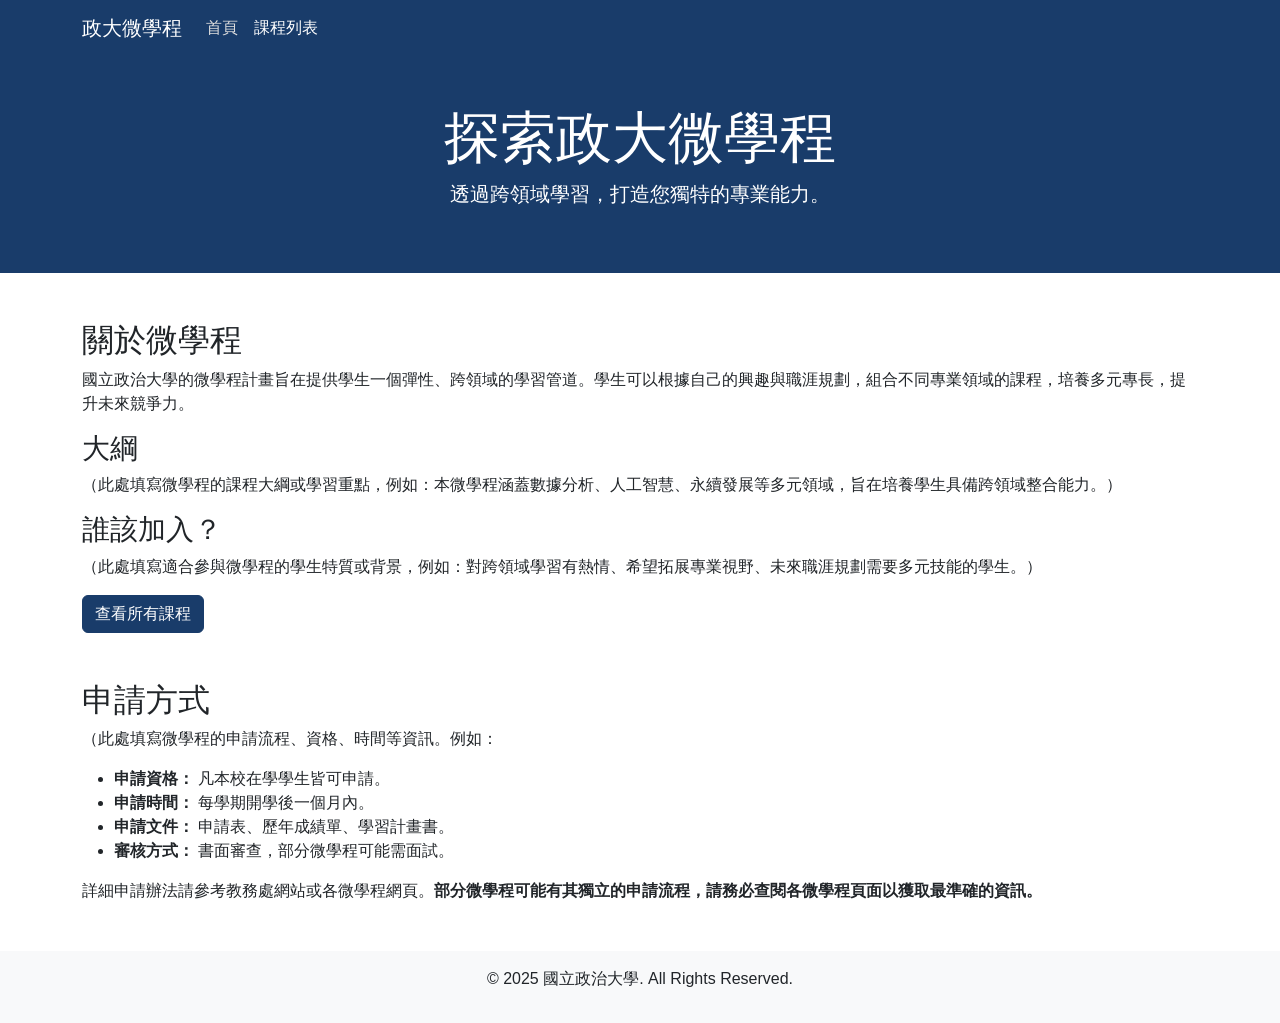
==== index.html @ 25c5109f "feat: Implement initial version of micro-program website - Create and style pages for introducing NC" ====
<!DOCTYPE html>
<html lang="zh-Hant">
<head>
    <meta charset="UTF-8">
    <meta name="viewport" content="width=device-width, initial-scale=1.0">
    <title>國立政治大學 微學程</title>
    <link href="https://cdn.jsdelivr.net/npm/bootstrap@5.3.3/dist/css/bootstrap.min.css" rel="stylesheet">
    <link rel="stylesheet" href="style.css">
</head>
<body>

    <nav class="navbar navbar-expand-lg navbar-dark bg-primary-nccu">
        <div class="container">
            <a class="navbar-brand" href="index.html">政大微學程</a>
            <button class="navbar-toggler" type="button" data-bs-toggle="collapse" data-bs-target="#navbarNav" aria-controls="navbarNav" aria-expanded="false" aria-label="Toggle navigation">
                <span class="navbar-toggler-icon"></span>
            </button>
            <div class="collapse navbar-collapse" id="navbarNav">
                <ul class="navbar-nav">
                    <li class="nav-item">
                        <a class="nav-link active" aria-current="page" href="index.html">首頁</a>
                    </li>
                    <li class="nav-item">
                        <a class="nav-link" href="courses.html">課程列表</a>
                    </li>
                </ul>
            </div>
        </div>
    </nav>

    <header class="hero-section text-center text-white py-5">
        <div class="container">
            <h1 class="display-4">探索政大微學程</h1>
            <p class="lead">透過跨領域學習，打造您獨特的專業能力。</p>
        </div>
    </header>

    <main class="container my-5">
        <section>
            <h2>關於微學程</h2>
            <p>國立政治大學的微學程計畫旨在提供學生一個彈性、跨領域的學習管道。學生可以根據自己的興趣與職涯規劃，組合不同專業領域的課程，培養多元專長，提升未來競爭力。</p>
            <h3>大綱</h3>
            <p>（此處填寫微學程的課程大綱或學習重點，例如：本微學程涵蓋數據分析、人工智慧、永續發展等多元領域，旨在培養學生具備跨領域整合能力。）</p>
            <h3>誰該加入？</h3>
            <p>（此處填寫適合參與微學程的學生特質或背景，例如：對跨領域學習有熱情、希望拓展專業視野、未來職涯規劃需要多元技能的學生。）</p>
            <a href="courses.html" class="btn btn-primary">查看所有課程</a>
        </section>

        <section class="my-5">
            <h2>申請方式</h2>
            <p>（此處填寫微學程的申請流程、資格、時間等資訊。例如：</p>
            <ul>
                <li><strong>申請資格：</strong> 凡本校在學學生皆可申請。</li>
                <li><strong>申請時間：</strong> 每學期開學後一個月內。</li>
                <li><strong>申請文件：</strong> 申請表、歷年成績單、學習計畫書。</li>
                <li><strong>審核方式：</strong> 書面審查，部分微學程可能需面試。</li>
            </ul>
            <p>詳細申請辦法請參考教務處網站或各微學程網頁。<strong>部分微學程可能有其獨立的申請流程，請務必查閱各微學程頁面以獲取最準確的資訊。</strong></p>
        </section>
    </main>

    <footer class="bg-light text-center py-3">
        <p>&copy; 2025 國立政治大學. All Rights Reserved.</p>
    </footer>

    <script src="https://cdn.jsdelivr.net/npm/bootstrap@5.3.3/dist/js/bootstrap.bundle.min.js"></script>
</body>
</html>
---- style.css ----
/*
 * NCCU College of Commerce Theme
 * Primary Color: #193C6A (Dark Blue)
 * Accent Color: #2A65B1 (Lighter Blue)
 */

/* --- General Style Overrides --- */
body {
    font-family: 'Helvetica Neue', Helvetica, Arial, sans-serif;
}

/* --- Navbar --- */
.navbar.bg-primary-nccu {
    background-color: #193C6A !important;
}

.navbar.bg-primary-nccu .navbar-brand,
.navbar.bg-primary-nccu .nav-link {
    color: #ffffff !important;
}

.navbar.bg-primary-nccu .nav-link.active,
.navbar.bg-primary-nccu .nav-link:hover {
    color: #dddddd !important;
}

/* --- Hero Section (index.html) --- */
.hero-section {
    background-color: #193C6A;
    color: white;
}

/* --- Page Header (courses.html) --- */
.page-header {
    background-color: #f8f9fa; /* Bootstrap light gray */
    border-bottom: 1px solid #dee2e6;
}

.page-header h1 {
    color: #193C6A;
}

/* --- Buttons --- */
.btn-primary {
    background-color: #193C6A;
    border-color: #193C6A;
}

.btn-primary:hover {
    background-color: #2A65B1;
    border-color: #2A65B1;
}

/* --- Links --- */
a {
    color: #193C6A;
}

a:hover {
    color: #2A65B1;
}

/* --- Card & Table --- */
.card-title {
    color: #193C6A;
}

.table thead {
    background-color: #193C6A !important;
    color: white;
}
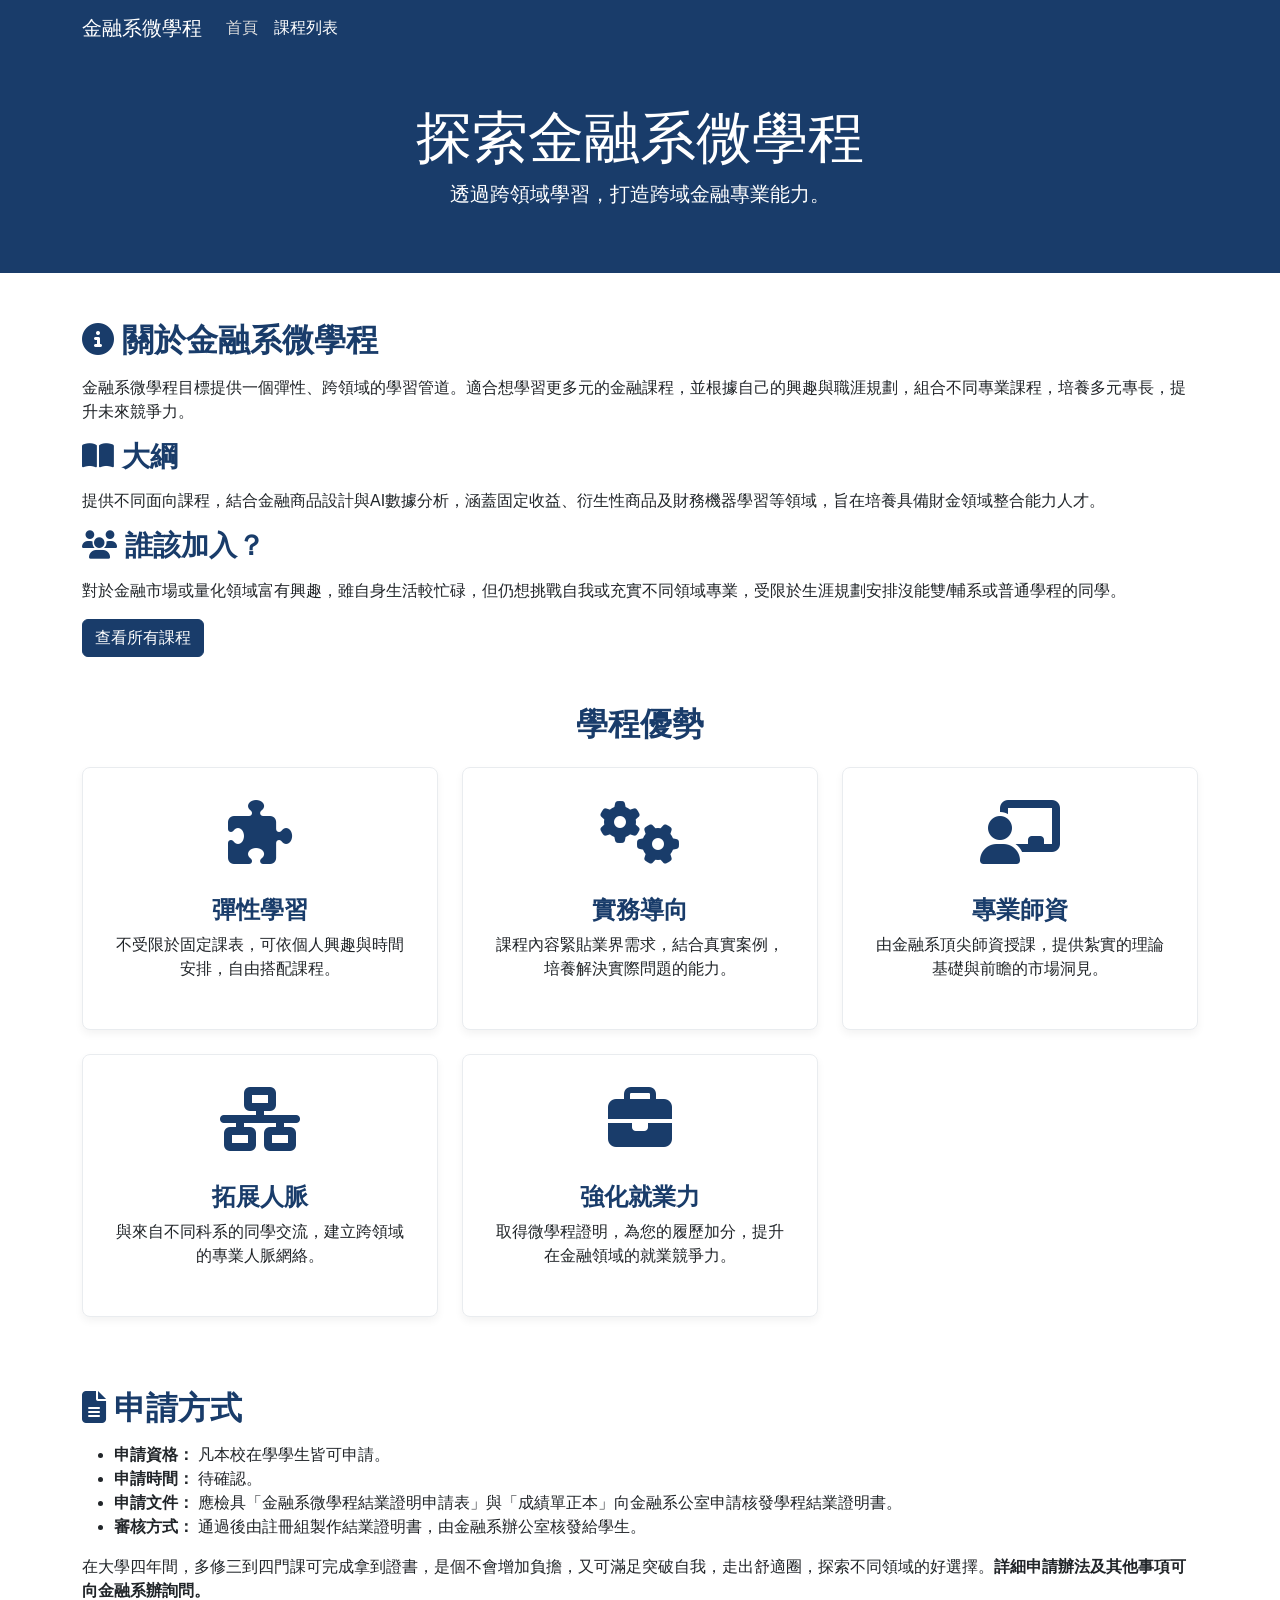
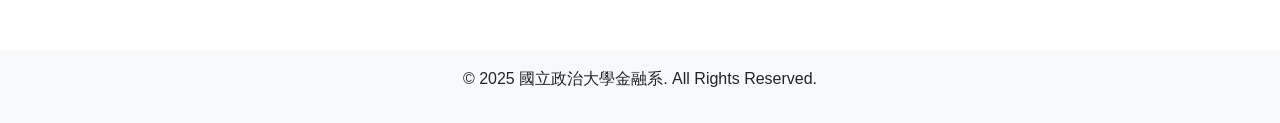
==== commit dc2fd83c: "feat: increase icon size in advantages section" ====
--- a/index.html
+++ b/index.html
@@ -3,15 +3,17 @@
 <head>
     <meta charset="UTF-8">
     <meta name="viewport" content="width=device-width, initial-scale=1.0">
-    <title>國立政治大學 微學程</title>
+    <title>國立政治大學金融系 微學程介紹</title>
     <link href="https://cdn.jsdelivr.net/npm/bootstrap@5.3.3/dist/css/bootstrap.min.css" rel="stylesheet">
     <link rel="stylesheet" href="style.css">
+    <link rel="stylesheet" href="https://cdnjs.cloudflare.com/ajax/libs/font-awesome/6.5.1/css/all.min.css">
+    <link rel="stylesheet" href="https://unpkg.com/aos@next/dist/aos.css" />
 </head>
 <body>
 
     <nav class="navbar navbar-expand-lg navbar-dark bg-primary-nccu">
         <div class="container">
-            <a class="navbar-brand" href="index.html">政大微學程</a>
+            <a class="navbar-brand" href="index.html">金融系微學程</a>
             <button class="navbar-toggler" type="button" data-bs-toggle="collapse" data-bs-target="#navbarNav" aria-controls="navbarNav" aria-expanded="false" aria-label="Toggle navigation">
                 <span class="navbar-toggler-icon"></span>
             </button>
@@ -30,39 +32,84 @@
 
     <header class="hero-section text-center text-white py-5">
         <div class="container">
-            <h1 class="display-4">探索政大微學程</h1>
-            <p class="lead">透過跨領域學習，打造您獨特的專業能力。</p>
+            <h1 class="display-4">探索金融系微學程</h1>
+            <p class="lead">透過跨領域學習，打造跨域金融專業能力。</p>
         </div>
     </header>
 
     <main class="container my-5">
-        <section>
-            <h2>關於微學程</h2>
-            <p>國立政治大學的微學程計畫旨在提供學生一個彈性、跨領域的學習管道。學生可以根據自己的興趣與職涯規劃，組合不同專業領域的課程，培養多元專長，提升未來競爭力。</p>
-            <h3>大綱</h3>
-            <p>（此處填寫微學程的課程大綱或學習重點，例如：本微學程涵蓋數據分析、人工智慧、永續發展等多元領域，旨在培養學生具備跨領域整合能力。）</p>
-            <h3>誰該加入？</h3>
-            <p>（此處填寫適合參與微學程的學生特質或背景，例如：對跨領域學習有熱情、希望拓展專業視野、未來職涯規劃需要多元技能的學生。）</p>
+        <section data-aos="fade-up">
+            <h2><i class="fas fa-info-circle me-2"></i>關於金融系微學程</h2>
+            <p>金融系微學程目標提供一個彈性、跨領域的學習管道。適合想學習更多元的金融課程，並根據自己的興趣與職涯規劃，組合不同專業課程，培養多元專長，提升未來競爭力。</p>
+            <h3><i class="fas fa-book-open me-2"></i>大綱</h3>
+            <p> 提供不同面向課程，結合金融商品設計與AI數據分析，涵蓋固定收益、衍生性商品及財務機器學習等領域，旨在培養具備財金領域整合能力人才。</p>
+            <h3><i class="fas fa-users me-2"></i>誰該加入？</h3>
+            <p> 對於金融市場或量化領域富有興趣，雖自身生活較忙碌，但仍想挑戰自我或充實不同領域專業，受限於生涯規劃安排沒能雙/輔系或普通學程的同學。</p>
             <a href="courses.html" class="btn btn-primary">查看所有課程</a>
         </section>
 
-        <section class="my-5">
-            <h2>申請方式</h2>
-            <p>（此處填寫微學程的申請流程、資格、時間等資訊。例如：</p>
+        <section class="my-5" data-aos="fade-up" data-aos-delay="100">
+            <h2 class="text-center mb-4">學程優勢</h2>
+            <div class="row text-center">
+                <div class="col-md-4 mb-4">
+                    <div class="advantage-card h-100">
+                        <i class="fas fa-puzzle-piece fa-4x mb-3"></i>
+                        <h4>彈性學習</h4>
+                        <p>不受限於固定課表，可依個人興趣與時間安排，自由搭配課程。</p>
+                    </div>
+                </div>
+                <div class="col-md-4 mb-4">
+                    <div class="advantage-card h-100">
+                        <i class="fas fa-cogs fa-4x mb-3"></i>
+                        <h4>實務導向</h4>
+                        <p>課程內容緊貼業界需求，結合真實案例，培養解決實際問題的能力。</p>
+                    </div>
+                </div>
+                <div class="col-md-4 mb-4">
+                    <div class="advantage-card h-100">
+                        <i class="fas fa-chalkboard-teacher fa-4x mb-3"></i>
+                        <h4>專業師資</h4>
+                        <p>由金融系頂尖師資授課，提供紮實的理論基礎與前瞻的市場洞見。</p>
+                    </div>
+                </div>
+                <div class="col-md-4 mb-4">
+                    <div class="advantage-card h-100">
+                        <i class="fas fa-network-wired fa-4x mb-3"></i>
+                        <h4>拓展人脈</h4>
+                        <p>與來自不同科系的同學交流，建立跨領域的專業人脈網絡。</p>
+                    </div>
+                </div>
+                <div class="col-md-4 mb-4">
+                    <div class="advantage-card h-100">
+                        <i class="fas fa-briefcase fa-4x mb-3"></i>
+                        <h4>強化就業力</h4>
+                        <p>取得微學程證明，為您的履歷加分，提升在金融領域的就業競爭力。</p>
+                    </div>
+                </div>
+            </div>
+        </section>
+
+        <section class="my-5" data-aos="fade-up" data-aos-delay="100">
+            <h2><i class="fas fa-file-alt me-2"></i>申請方式</h2>
+            <p></p>
             <ul>
                 <li><strong>申請資格：</strong> 凡本校在學學生皆可申請。</li>
-                <li><strong>申請時間：</strong> 每學期開學後一個月內。</li>
-                <li><strong>申請文件：</strong> 申請表、歷年成績單、學習計畫書。</li>
-                <li><strong>審核方式：</strong> 書面審查，部分微學程可能需面試。</li>
+                <li><strong>申請時間：</strong> 待確認。</li>
+                <li><strong>申請文件：</strong> 應檢具「金融系微學程結業證明申請表」與「成績單正本」向金融系公室申請核發學程結業證明書。</li>
+                <li><strong>審核方式：</strong> 通過後由註冊組製作結業證明書，由金融系辦公室核發給學生。</li>
             </ul>
-            <p>詳細申請辦法請參考教務處網站或各微學程網頁。<strong>部分微學程可能有其獨立的申請流程，請務必查閱各微學程頁面以獲取最準確的資訊。</strong></p>
+            <p>在大學四年間，多修三到四門課可完成拿到證書，是個不會增加負擔，又可滿足突破自我，走出舒適圈，探索不同領域的好選擇。<strong>詳細申請辦法及其他事項可向金融系辦詢問。</strong></p>
         </section>
     </main>
 
     <footer class="bg-light text-center py-3">
-        <p>&copy; 2025 國立政治大學. All Rights Reserved.</p>
+        <p>&copy; 2025 國立政治大學金融系. All Rights Reserved.</p>
     </footer>
 
     <script src="https://cdn.jsdelivr.net/npm/bootstrap@5.3.3/dist/js/bootstrap.bundle.min.js"></script>
+    <script src="https://unpkg.com/aos@next/dist/aos.js"></script>
+    <script>
+      AOS.init();
+    </script>
 </body>
 </html>
--- a/style.css
+++ b/style.css
@@ -7,6 +7,12 @@
 /* --- General Style Overrides --- */
 body {
     font-family: 'Helvetica Neue', Helvetica, Arial, sans-serif;
+}
+
+h2, h3 {
+    color: #193C6A;
+    font-weight: bold;
+    margin-bottom: 1rem;
 }
 
 /* --- Navbar --- */
@@ -60,6 +66,31 @@
     color: #2A65B1;
 }
 
+/* --- Advantage Cards (index.html) --- */
+.advantage-card {
+    padding: 2rem;
+    border: 1px solid #e9ecef;
+    border-radius: 0.5rem;
+    background-color: #fff;
+    box-shadow: 0 4px 8px rgba(0, 0, 0, 0.05);
+    transition: transform 0.3s ease, box-shadow 0.3s ease;
+}
+
+.advantage-card:hover {
+    transform: translateY(-5px);
+    box-shadow: 0 8px 16px rgba(0, 0, 0, 0.1);
+}
+
+.advantage-card i {
+    color: #193C6A;
+}
+
+.advantage-card h4 {
+    color: #193C6A;
+    font-weight: bold;
+    margin-top: 1rem;
+}
+
 /* --- Card & Table --- */
 .card-title {
     color: #193C6A;
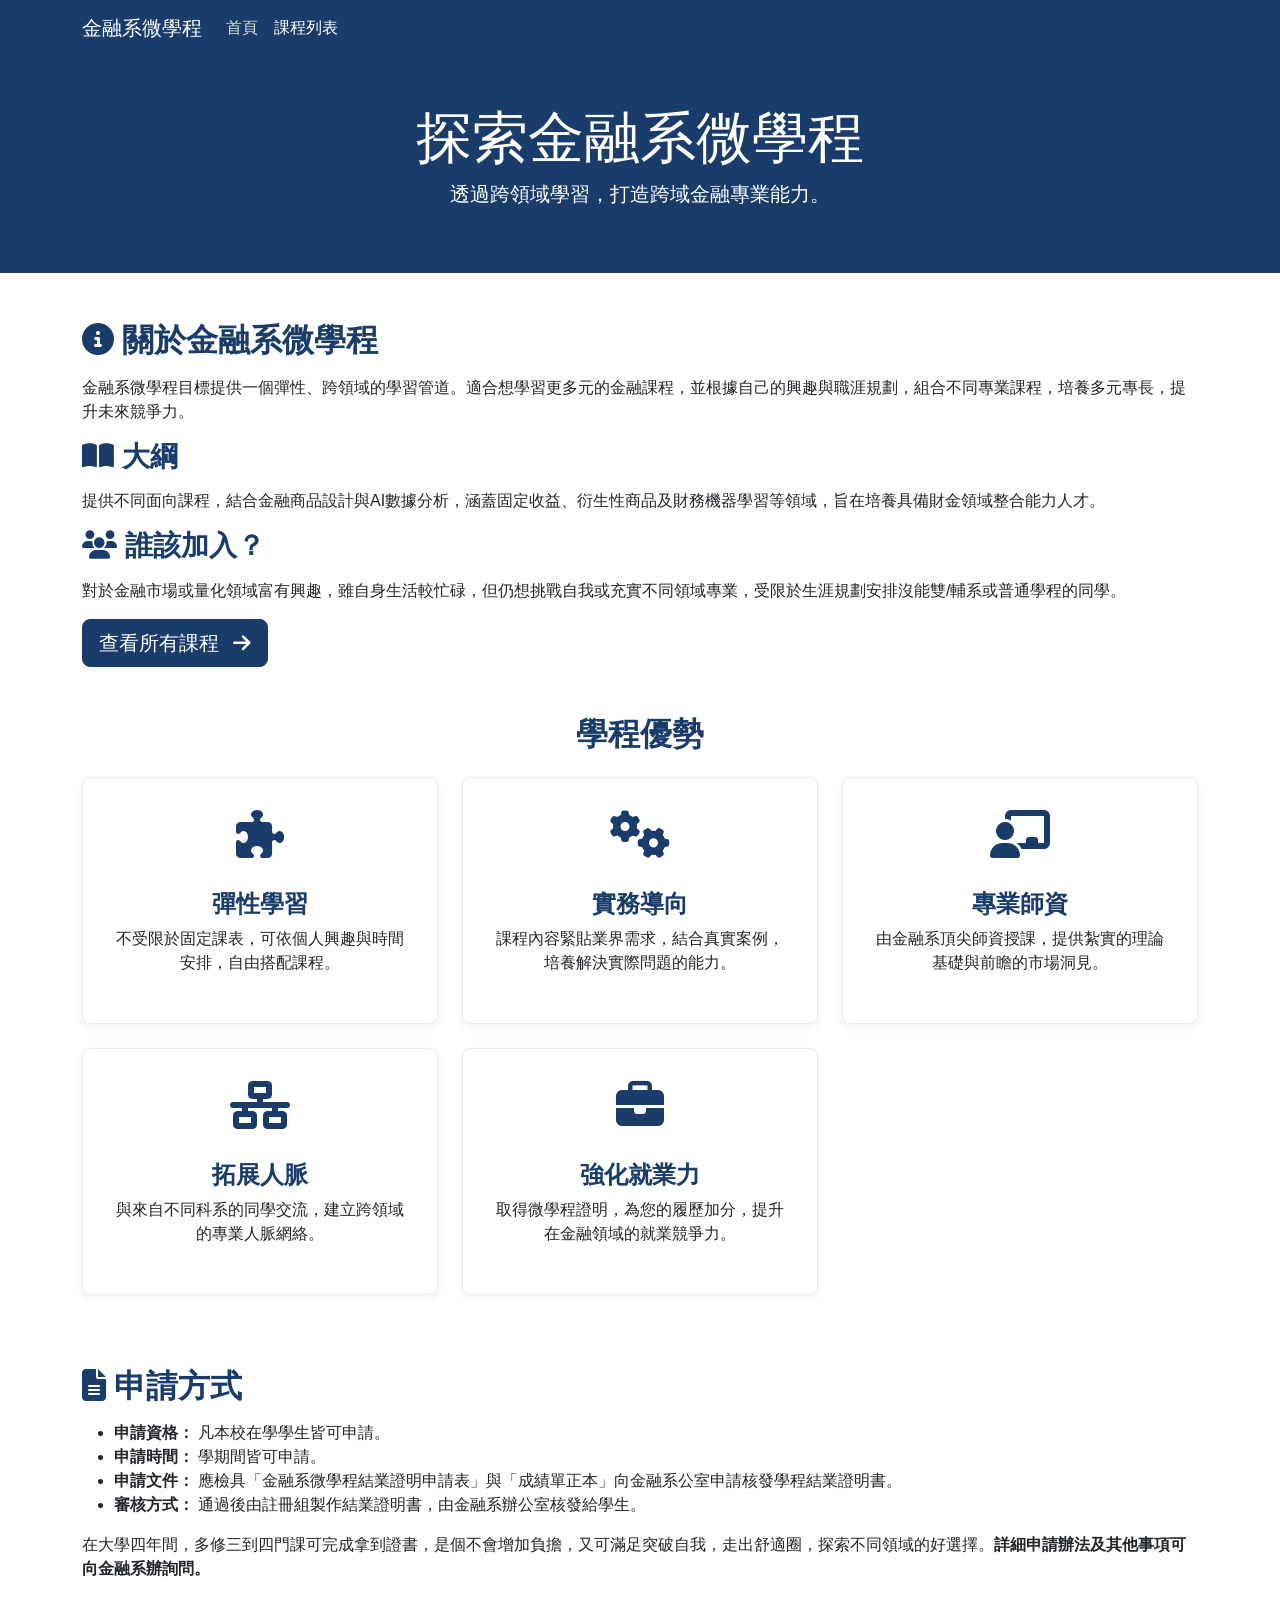
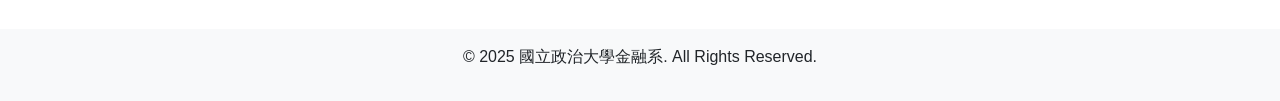
==== commit d2d20968: "feat: add icon to courses button and increase size" ====
--- a/index.html
+++ b/index.html
@@ -45,7 +45,7 @@
             <p> 提供不同面向課程，結合金融商品設計與AI數據分析，涵蓋固定收益、衍生性商品及財務機器學習等領域，旨在培養具備財金領域整合能力人才。</p>
             <h3><i class="fas fa-users me-2"></i>誰該加入？</h3>
             <p> 對於金融市場或量化領域富有興趣，雖自身生活較忙碌，但仍想挑戰自我或充實不同領域專業，受限於生涯規劃安排沒能雙/輔系或普通學程的同學。</p>
-            <a href="courses.html" class="btn btn-primary">查看所有課程</a>
+            <a href="courses.html" class="btn btn-primary btn-lg">查看所有課程 <i class="fas fa-arrow-right ms-2"></i></a>
         </section>
 
         <section class="my-5" data-aos="fade-up" data-aos-delay="100">
@@ -53,35 +53,35 @@
             <div class="row text-center">
                 <div class="col-md-4 mb-4">
                     <div class="advantage-card h-100">
-                        <i class="fas fa-puzzle-piece fa-4x mb-3"></i>
+                        <i class="fas fa-puzzle-piece fa-3x mb-3"></i>
                         <h4>彈性學習</h4>
                         <p>不受限於固定課表，可依個人興趣與時間安排，自由搭配課程。</p>
                     </div>
                 </div>
                 <div class="col-md-4 mb-4">
                     <div class="advantage-card h-100">
-                        <i class="fas fa-cogs fa-4x mb-3"></i>
+                        <i class="fas fa-cogs fa-3x mb-3"></i>
                         <h4>實務導向</h4>
                         <p>課程內容緊貼業界需求，結合真實案例，培養解決實際問題的能力。</p>
                     </div>
                 </div>
                 <div class="col-md-4 mb-4">
                     <div class="advantage-card h-100">
-                        <i class="fas fa-chalkboard-teacher fa-4x mb-3"></i>
+                        <i class="fas fa-chalkboard-teacher fa-3x mb-3"></i>
                         <h4>專業師資</h4>
                         <p>由金融系頂尖師資授課，提供紮實的理論基礎與前瞻的市場洞見。</p>
                     </div>
                 </div>
                 <div class="col-md-4 mb-4">
                     <div class="advantage-card h-100">
-                        <i class="fas fa-network-wired fa-4x mb-3"></i>
+                        <i class="fas fa-network-wired fa-3x mb-3"></i>
                         <h4>拓展人脈</h4>
                         <p>與來自不同科系的同學交流，建立跨領域的專業人脈網絡。</p>
                     </div>
                 </div>
                 <div class="col-md-4 mb-4">
                     <div class="advantage-card h-100">
-                        <i class="fas fa-briefcase fa-4x mb-3"></i>
+                        <i class="fas fa-briefcase fa-3x mb-3"></i>
                         <h4>強化就業力</h4>
                         <p>取得微學程證明，為您的履歷加分，提升在金融領域的就業競爭力。</p>
                     </div>
@@ -94,7 +94,7 @@
             <p></p>
             <ul>
                 <li><strong>申請資格：</strong> 凡本校在學學生皆可申請。</li>
-                <li><strong>申請時間：</strong> 待確認。</li>
+                <li><strong>申請時間：</strong> 學期間皆可申請。</li>
                 <li><strong>申請文件：</strong> 應檢具「金融系微學程結業證明申請表」與「成績單正本」向金融系公室申請核發學程結業證明書。</li>
                 <li><strong>審核方式：</strong> 通過後由註冊組製作結業證明書，由金融系辦公室核發給學生。</li>
             </ul>
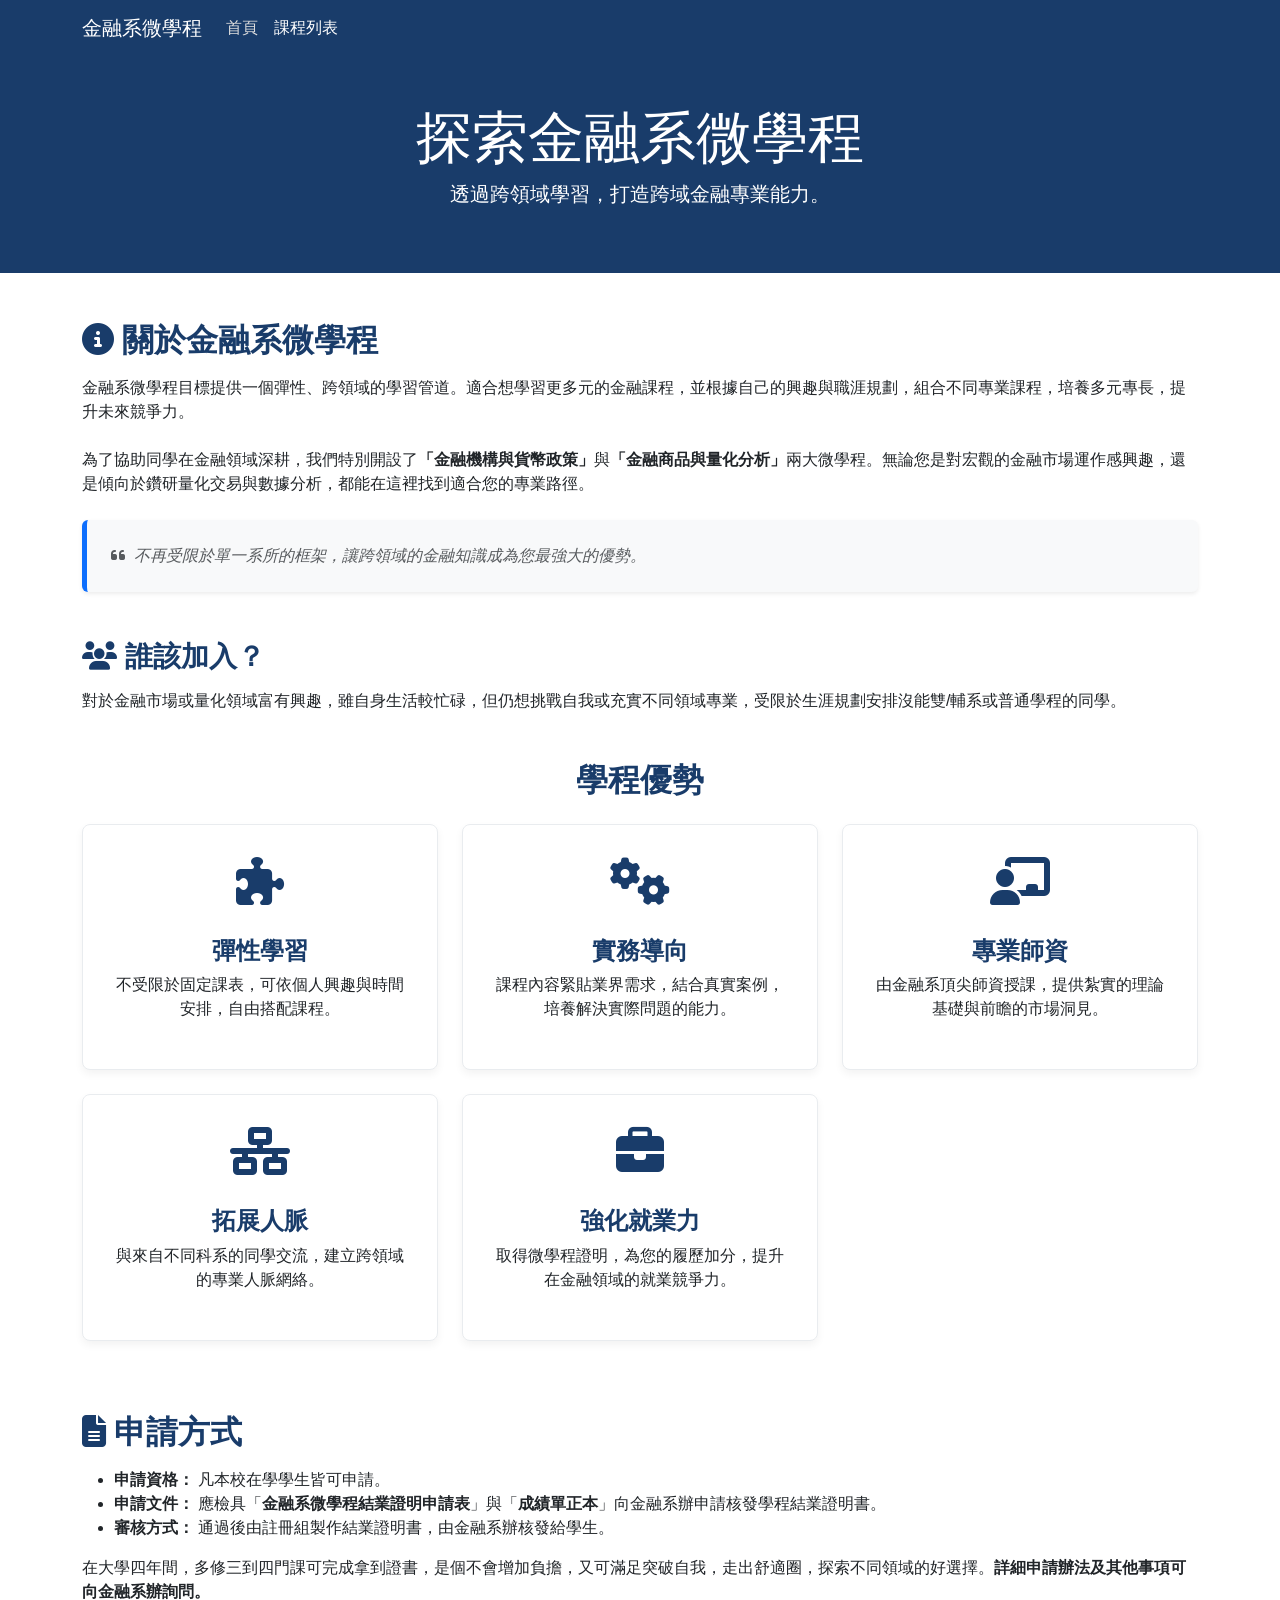
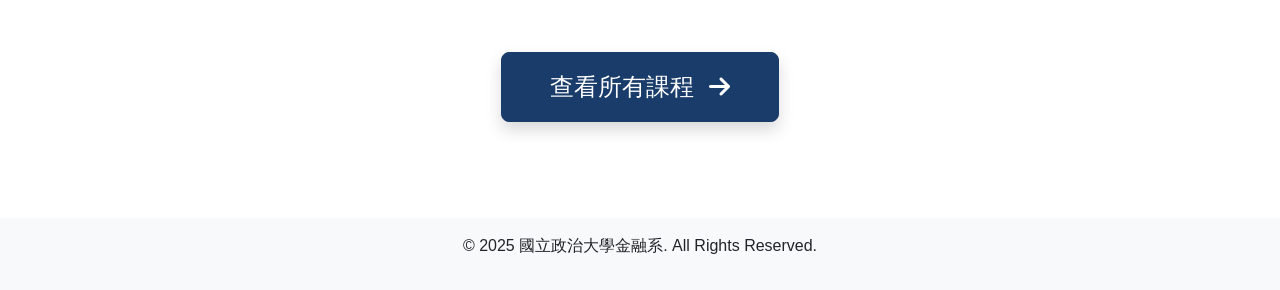
==== commit de7ba4fd: "Add files via upload" ====
--- a/index.html
+++ b/index.html
@@ -41,11 +41,15 @@
         <section data-aos="fade-up">
             <h2><i class="fas fa-info-circle me-2"></i>關於金融系微學程</h2>
             <p>金融系微學程目標提供一個彈性、跨領域的學習管道。適合想學習更多元的金融課程，並根據自己的興趣與職涯規劃，組合不同專業課程，培養多元專長，提升未來競爭力。</p>
-            <h3><i class="fas fa-book-open me-2"></i>大綱</h3>
-            <p> 提供不同面向課程，結合金融商品設計與AI數據分析，涵蓋固定收益、衍生性商品及財務機器學習等領域，旨在培養具備財金領域整合能力人才。</p>
+            
+            <p class="mt-4">為了協助同學在金融領域深耕，我們特別開設了<strong>「金融機構與貨幣政策」</strong>與<strong>「金融商品與量化分析」</strong>兩大微學程。無論您是對宏觀的金融市場運作感興趣，還是傾向於鑽研量化交易與數據分析，都能在這裡找到適合您的專業路徑。</p>
+
+            <div class="mt-4 mb-5 p-4 bg-light rounded border-start border-5 border-primary shadow-sm">
+                <p class="mb-0 fst-italic text-muted"><i class="fas fa-quote-left me-2"></i>不再受限於單一系所的框架，讓跨領域的金融知識成為您最強大的優勢。</p>
+            </div>
+
             <h3><i class="fas fa-users me-2"></i>誰該加入？</h3>
             <p> 對於金融市場或量化領域富有興趣，雖自身生活較忙碌，但仍想挑戰自我或充實不同領域專業，受限於生涯規劃安排沒能雙/輔系或普通學程的同學。</p>
-            <a href="courses.html" class="btn btn-primary btn-lg">查看所有課程 <i class="fas fa-arrow-right ms-2"></i></a>
         </section>
 
         <section class="my-5" data-aos="fade-up" data-aos-delay="100">
@@ -94,12 +98,15 @@
             <p></p>
             <ul>
                 <li><strong>申請資格：</strong> 凡本校在學學生皆可申請。</li>
-                <li><strong>申請時間：</strong> 學期間皆可申請。</li>
-                <li><strong>申請文件：</strong> 應檢具「金融系微學程結業證明申請表」與「成績單正本」向金融系公室申請核發學程結業證明書。</li>
-                <li><strong>審核方式：</strong> 通過後由註冊組製作結業證明書，由金融系辦公室核發給學生。</li>
+                <li><strong>申請文件：</strong> 應檢具「<strong>金融系微學程結業證明申請表</strong>」與「<strong>成績單正本</strong>」向金融系辦申請核發學程結業證明書。</li>
+                <li><strong>審核方式：</strong> 通過後由註冊組製作結業證明書，由金融系辦核發給學生。</li>
             </ul>
             <p>在大學四年間，多修三到四門課可完成拿到證書，是個不會增加負擔，又可滿足突破自我，走出舒適圈，探索不同領域的好選擇。<strong>詳細申請辦法及其他事項可向金融系辦詢問。</strong></p>
         </section>
+
+        <div class="text-center my-5 pb-5" data-aos="fade-up">
+            <a href="courses.html" class="btn btn-primary btn-lg px-5 py-3 fs-4 shadow">查看所有課程 <i class="fas fa-arrow-right ms-2"></i></a>
+        </div>
     </main>
 
     <footer class="bg-light text-center py-3">
--- a/style.css
+++ b/style.css
@@ -9,11 +9,15 @@
     font-family: 'Helvetica Neue', Helvetica, Arial, sans-serif;
 }
 
-h2, h3 {
+h2, h3, h5, h6 {
     color: #193C6A;
     font-weight: bold;
+}
+
+h2, h3 {
     margin-bottom: 1rem;
 }
+
 
 /* --- Navbar --- */
 .navbar.bg-primary-nccu {
@@ -66,6 +70,11 @@
     color: #2A65B1;
 }
 
+/* --- Utilities --- */
+.text-primary {
+    color: #193C6A !important;
+}
+
 /* --- Advantage Cards (index.html) --- */
 .advantage-card {
     padding: 2rem;
@@ -91,6 +100,28 @@
     margin-top: 1rem;
 }
 
+/* --- Course Page --- */
+.card {
+    border: none;
+    box-shadow: 0 4px 12px rgba(0, 0, 0, 0.08);
+    transition: transform 0.3s ease, box-shadow 0.3s ease;
+}
+
+.card:hover {
+    transform: translateY(-5px);
+    box-shadow: 0 8px 20px rgba(0, 0, 0, 0.12);
+}
+
+.info-section {
+    background-color: #f8f9fa;
+    padding: 1rem;
+    border-radius: 0.5rem;
+}
+
+.info-section h6 i {
+    color: #2A65B1;
+}
+
 /* --- Card & Table --- */
 .card-title {
     color: #193C6A;
@@ -99,4 +130,7 @@
 .table thead {
     background-color: #193C6A !important;
     color: white;
+}
+.table-responsive {
+    margin-top: 1rem;
 }
